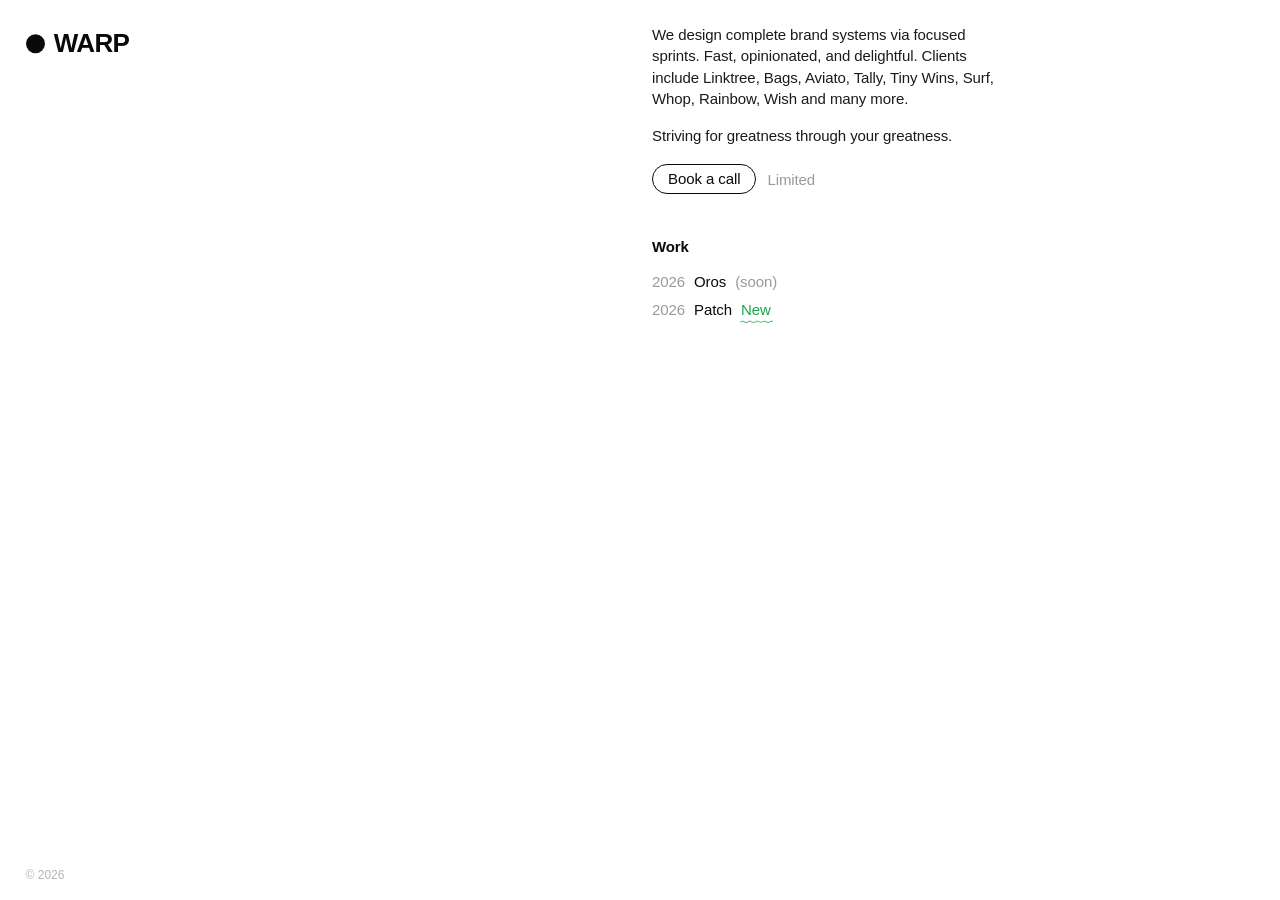
==== index.html @ 56053a3a "WARP — warp gallery Faithful static recreation with a WebGL infinite warp gallery: edge-fan vertex w" ====
<!doctype html>
<html lang="en">
<head>
  <meta charset="utf-8" />
  <meta name="viewport" content="width=device-width, initial-scale=1" />
  <title>Warp</title>
  <meta name="description" content="We design complete brand systems via focused sprints. Fast, opinionated, and delightful." />
  <link rel="icon" href="assets/favicon.svg" type="image/svg+xml" />
  <link rel="stylesheet" href="assets/style.css?v=5" />
</head>
<body>
  <main class="home">
    <a class="brand reveal" href="/" aria-label="WARP">
      <span class="brand__dot"></span><span class="brand__word">WARP</span>
    </a>

    <section class="lede">
      <p class="reveal d1">We design complete brand systems via focused sprints. Fast, opinionated, and delightful. Clients include Linktree, Bags, Aviato, Tally, Tiny Wins, Surf, Whop, Rainbow, Wish and many more.</p>
      <p class="reveal d2">Striving for greatness through your greatness.</p>

      <div class="cta reveal d2">
        <a class="btn" href="#book">Book a call</a>
        <span class="muted">Limited</span>
      </div>

      <div class="work reveal d3">
        <h2 class="work__title">Work</h2>
        <ul class="work__list">
          <li class="work__item work__item--soon">
            <span class="work__row">
              <span class="yr">2026</span>
              <span class="nm">Oros</span>
              <span class="muted">(soon)</span>
            </span>
          </li>
          <li class="work__item">
            <a class="work__row" href="work/patch.html" data-preview="patch">
              <span class="yr">2026</span>
              <span class="nm">Patch</span>
              <span class="tag-new">New</span>
            </a>
          </li>
        </ul>
      </div>
    </section>
  </main>

  <footer class="copy">© 2026</footer>

  <!-- floating hover preview -->
  <div class="preview" id="preview" aria-hidden="true">
    <div class="preview__inner">
      <img src="assets/patch/patch-hero.png" alt="" decoding="async" />
    </div>
  </div>

  <script src="assets/app.js"></script>
</body>
</html>
---- assets/style.css ----
/* ============================================================
   SYSTEM — system.studio recreation
   Swiss / editorial minimalism. Helvetica, black on white.
   ============================================================ */

:root {
  --bg: #ffffff;
  --ink: #0a0a0a;
  --ink-2: #1b1b1b;
  --muted: #9a9a9a;
  --muted-2: #b6b6b6;
  --line: #e7e7e5;
  --card: #f1f1ef;
  --card-2: #ececea;
  --black: #0a0a0a;
  --green: #1ca64c;
  --orange: #ff5a00;

  /* patch silicone */
  --patch-a: #7b5cff;
  --patch-b: #5a3fd6;
  --patch-c: #4429b8;

  --fs-body: 15px;
  --lh-body: 1.42;
  --maxcol: 344px;

  --pad-x: clamp(20px, 2vw, 30px);
  --pad-y: 24px;

  --font: "Helvetica Neue", Helvetica, "Inter", Arial, sans-serif;
}

* { box-sizing: border-box; }

html { -webkit-text-size-adjust: 100%; }

body {
  margin: 0;
  background: var(--bg);
  color: var(--ink-2);
  font-family: var(--font);
  font-size: var(--fs-body);
  line-height: var(--lh-body);
  letter-spacing: -0.006em;
  -webkit-font-smoothing: antialiased;
  -moz-osx-font-smoothing: grayscale;
  text-rendering: optimizeLegibility;
  font-kerning: normal;
}

a { color: inherit; text-decoration: none; }

p { margin: 0 0 1em; }

::selection { background: var(--ink); color: #fff; }

/* ---------- Brand wordmark ---------- */
.brand {
  display: inline-flex;
  align-items: center;
  gap: 0.34em;
  color: var(--ink);
  font-weight: 800;
  letter-spacing: -0.022em;
  white-space: nowrap;
  user-select: none;
}
.brand__dot {
  display: inline-block;
  width: 0.74em;
  height: 0.74em;
  border-radius: 50%;
  background: var(--ink);
  transform: translateY(0.01em);
}
.brand__word {
  font-size: 1em;
}

/* ---------- Muted / utility text ---------- */
.muted { color: var(--muted); }
.copy {
  position: fixed;
  left: var(--pad-x);
  bottom: 16px;
  font-size: 12px;
  color: var(--muted-2);
  letter-spacing: 0;
}
.copy--static {
  position: static;
  left: auto;
  bottom: auto;
  margin-top: 64px;
}

/* ============================================================
   HOME
   ============================================================ */
.home {
  position: relative;
  min-height: 100vh;
  padding: var(--pad-y) var(--pad-x);
  display: grid;
  grid-template-columns: 1fr 1fr;
  align-items: start;
  column-gap: 24px;
}

.home .brand {
  font-size: 26px;
  align-self: start;
  margin-top: 1px;
}

.lede {
  max-width: var(--maxcol);
  font-size: var(--fs-body);
  color: var(--ink-2);
}
.lede p { margin-bottom: 1.05em; }
.lede p:last-of-type { margin-bottom: 0; }

.cta {
  display: flex;
  align-items: center;
  gap: 11px;
  margin-top: 18px;
}
.btn {
  display: inline-block;
  border: 1.5px solid var(--ink);
  border-radius: 999px;
  padding: 6px 15px 7px;
  color: var(--ink);
  font-size: var(--fs-body);
  line-height: 1;
  transition: background .18s ease, color .18s ease, transform .18s ease;
}
.btn:hover { background: var(--ink); color: #fff; }
.btn:active { transform: translateY(1px); }

/* ---------- Work list ---------- */
.work { margin-top: 42px; }
.work__title {
  font-size: var(--fs-body);
  font-weight: 700;
  color: var(--ink);
  margin: 0 0 13px;
  letter-spacing: -0.01em;
}
.work__list { list-style: none; margin: 0; padding: 0; }
.work__item { margin-bottom: 7px; }

.work__row {
  display: inline-flex;
  align-items: baseline;
  gap: 9px;
  color: var(--ink);
}
.work__row .yr { color: var(--muted); font-variant-numeric: tabular-nums; }
.work__row .nm { color: var(--ink); }
.work__item--soon .work__row .nm { color: var(--ink); }
.work__item--soon { color: var(--muted); }

a.work__row {
  transition: opacity .15s ease;
}
a.work__row:hover { opacity: 0.55; }

.tag-new {
  position: relative;
  color: var(--green);
  padding-bottom: 2px;
}
.tag-new::after {
  content: "";
  position: absolute;
  left: -1px;
  right: -2px;
  bottom: -2px;
  height: 6px;
  background-image: url("data:image/svg+xml,%3Csvg xmlns='http://www.w3.org/2000/svg' width='44' height='7' viewBox='0 0 44 7'%3E%3Cpath d='M1 4.2 Q 4.7 1.1 8.5 4.2 T 16 4.2 T 23.5 4.2 T 31 4.2 T 38.5 4.2 T 43 4.2' fill='none' stroke='%231ca64c' stroke-width='1.7' stroke-linecap='round'/%3E%3C/svg%3E");
  background-repeat: repeat-x;
  background-size: 22px 7px;
}

/* page-load reveal */
.reveal { opacity: 0; transform: translateY(7px); animation: rise .7s cubic-bezier(.2,.7,.2,1) forwards; }
.reveal.d1 { animation-delay: .04s; }
.reveal.d2 { animation-delay: .12s; }
.reveal.d3 { animation-delay: .2s; }
.reveal.d4 { animation-delay: .28s; }
@keyframes rise { to { opacity: 1; transform: none; } }
@media (prefers-reduced-motion: reduce) {
  .reveal { animation: none; opacity: 1; transform: none; }
}

/* ---------- Hover preview ---------- */
.preview {
  position: fixed;
  z-index: 50;
  width: 470px;
  height: 292px;
  pointer-events: none;
  opacity: 0;
  transform: translate(34px, -50%) scale(.96);
  transition: opacity .2s ease, transform .3s cubic-bezier(.2,.7,.2,1);
  will-change: transform, opacity;
}
.preview.is-on { opacity: 1; transform: translate(34px, -50%) scale(1); }
.preview__inner {
  width: 100%; height: 100%;
  border-radius: 8px;
  overflow: hidden;
  box-shadow: 0 26px 60px -22px rgba(0,0,0,.45), 0 2px 8px rgba(0,0,0,.1);
  background: #ececea;
}
.preview__inner img { width: 100%; height: 100%; object-fit: cover; display: block; }

/* ============================================================
   PATCH CASE STUDY
   ============================================================ */
.case {
  padding: var(--pad-y) var(--pad-x) 120px;
  max-width: 1320px;
  margin: 0 auto;
}
.case .brand { font-size: 22px; }

.case__head {
  display: grid;
  grid-template-columns: 1fr 1fr 1fr;
  gap: 24px;
  margin-top: 40px;
  align-items: start;
}
.case__title {
  font-size: 22px;
  font-weight: 700;
  color: var(--ink);
  margin: 0 0 6px;
}
.case__meta { color: var(--muted); font-size: 14px; line-height: 1.5; }
.case__lede {
  grid-column: 3;
  max-width: 320px;
  color: var(--muted);
  font-size: 14px;
  line-height: 1.55;
}
.case__lede strong { color: var(--ink-2); font-weight: 400; }

/* generic card grid */
.grid {
  display: grid;
  grid-template-columns: repeat(3, 1fr);
  gap: 18px;
  margin-top: 26px;
}
.card {
  position: relative;
  border-radius: 4px;
  overflow: hidden;
  aspect-ratio: 1 / 1;
  background: var(--card);
  display: grid;
  place-items: center;
}
.card--black { background: #0a0a0a; }
.card--paper { background: #fff; border: 1px solid var(--line); }

.card-cap {
  font-size: 12.5px;
  line-height: 1.5;
  color: var(--muted);
  margin-top: 10px;
  max-width: 92%;
}

/* patch wordmark (black card) */
.patchmark {
  display: flex;
  align-items: center;
  gap: 0.42em;
  color: #fff;
  font-weight: 800;
  font-size: clamp(28px, 4.6vw, 58px);
  letter-spacing: -0.04em;
}
.waffle {
  width: 0.92em; height: 0.92em;
  display: grid;
  grid-template-columns: repeat(3, 1fr);
  grid-template-rows: repeat(3, 1fr);
  gap: 0.085em;
}
.waffle span {
  background: #fff;
  border-radius: 0.12em;
}

/* construction diagram block */
.diagram { width: 78%; }
.diagram svg { width: 100%; height: auto; display: block; }
.diagram-wrap { display: flex; flex-direction: column; }

/* ---------- second band: blob / manifesto ---------- */
.band {
  display: grid;
  grid-template-columns: 0.62fr 1.4fr 1.4fr;
  gap: 18px;
  margin-top: 18px;
  align-items: stretch;
}
.sidecopy {
  align-self: end;
  writing-mode: vertical-rl;
  transform: rotate(180deg);
  color: var(--muted);
  font-size: 12px;
  line-height: 1.55;
  max-height: 320px;
  padding: 4px 0;
}

.blobstage {
  background: linear-gradient(180deg,#efeeec,#e6e5e2);
  border-radius: 4px;
  display: grid;
  place-items: center;
  aspect-ratio: 1.05 / 1;
  position: relative;
  overflow: hidden;
}
.blobstage svg { width: 74%; height: auto; }
.tap-note {
  position: absolute;
  top: 14px; left: 50%; transform: translateX(-50%);
  font-size: 11px; color: var(--muted);
}

.manifesto {
  background: #0a0a0a;
  color: #fff;
  border-radius: 4px;
  padding: clamp(22px, 3vw, 40px);
  display: flex;
  align-items: center;
  position: relative;
  overflow: hidden;
}
.manifesto p {
  margin: 0;
  font-weight: 700;
  font-size: clamp(20px, 2.5vw, 33px);
  line-height: 1.14;
  letter-spacing: -0.02em;
}
.manifesto .c { color: var(--orange); }
.manifesto__chip {
  position: absolute;
  right: -40px; bottom: -30px;
  width: 150px; height: 150px;
  filter: blur(.2px);
  opacity: .95;
}

/* ---------- third band: spec / render / photography ---------- */
.band3 {
  display: grid;
  grid-template-columns: 1.3fr 1.1fr 0.9fr;
  gap: 18px;
  margin-top: 18px;
  align-items: start;
}
.render {
  border-radius: 4px;
  aspect-ratio: 1.3 / 1;
  background:
    radial-gradient(120% 90% at 30% 10%, rgba(255,255,255,.5), transparent 50%),
    repeating-linear-gradient(96deg, #6b4a2e 0 7px, #7c5736 7px 15px, #5f4127 15px 22px);
  position: relative;
  overflow: hidden;
}
.render__device {
  position: absolute;
  left: 16%; top: 30%;
  width: 30%;
}
.render__kbd {
  position: absolute;
  right: 6%; bottom: 8%;
  width: 46%;
  height: 34%;
  background: linear-gradient(180deg,#f4f4f4,#dcdcdc);
  border-radius: 8px;
  box-shadow: 0 14px 30px -10px rgba(0,0,0,.5);
  display: grid;
  grid-template-columns: repeat(8, 1fr);
  grid-auto-rows: 1fr;
  gap: 4%;
  padding: 6%;
}
.render__kbd i { background: #ececec; border-radius: 3px; box-shadow: inset 0 -2px 0 #cfcfcf; }

.spec-wrap { display: flex; flex-direction: column; }
.spec {
  background: #f4f4f2;
  border-radius: 4px;
  aspect-ratio: 1 / 1;
  display: grid;
  place-items: center;
  padding: 12%;
}
.spec svg { width: 100%; height: auto; }

.section-title {
  font-size: 16px;
  font-weight: 700;
  color: var(--ink);
  margin: 0 0 12px;
}
.photography { color: var(--muted); font-size: 14px; line-height: 1.55; }
.photography p { margin-bottom: 1em; }

/* back link */
.backbar { margin-top: 8px; }
.backlink { color: var(--muted); font-size: 13px; }
.backlink:hover { color: var(--ink); }

/* ============================================================
   WARP GALLERY (Patch)
   ============================================================ */
.gallery-page {
  height: 100%;
  overflow: hidden;
  background: #fff;
}
html:has(.gallery-page) { height: 100%; overflow: hidden; }

#gl {
  position: fixed;
  inset: 0;
  width: 100vw;
  height: 100vh;
  display: block;
  cursor: grab;
  z-index: 1;
}
#gl.grabbing { cursor: grabbing; }

.ghead {
  position: fixed;
  z-index: 5;
  top: var(--pad-y);
  left: var(--pad-x);
  right: var(--pad-x);
  display: grid;
  grid-template-columns: 1fr 1fr 1fr;
  gap: 24px;
  pointer-events: none;
}
.ghead .brand { font-size: 22px; pointer-events: auto; }
.ghead__mid { padding-top: 1px; }
.ghead__title { font-size: 15px; font-weight: 700; color: var(--ink); margin: 0 0 8px; }
.ghead__meta { font-size: 14px; line-height: 1.5; color: var(--muted); }
.ghead__lede {
  justify-self: end;
  max-width: 320px;
  margin: 0;
  font-size: 14px;
  line-height: 1.5;
  color: var(--muted);
}

.ghint {
  position: fixed;
  z-index: 5;
  left: 50%;
  bottom: 26px;
  transform: translateX(-50%);
  display: flex;
  align-items: center;
  gap: 8px;
  font-size: 12px;
  letter-spacing: 0.04em;
  text-transform: uppercase;
  color: var(--muted);
  transition: opacity .5s ease;
}
.ghint.gone { opacity: 0; }
.ghint__arrow { animation: nudge 1.4s ease-in-out infinite; }
@keyframes nudge { 0%,100% { transform: translateX(0); } 50% { transform: translateX(5px); } }

.gback { position: fixed; z-index: 5; left: var(--pad-x); bottom: 16px; font-size: 13px; }
.gallery-page .copy { right: var(--pad-x); left: auto; }

.no-webgl #gl { display: none; }
.no-webgl::after {
  content: "WebGL is required to view this gallery.";
  position: fixed; inset: 0; display: grid; place-items: center; color: var(--muted);
}

/* ============================================================
   RESPONSIVE
   ============================================================ */
@media (max-width: 760px) {
  .home {
    grid-template-columns: 1fr;
    row-gap: 26px;
  }
  .home .brand { font-size: 24px; }
  .lede { max-width: none; }
  .case__head { grid-template-columns: 1fr; }
  .case__lede { grid-column: auto; max-width: none; }
  .grid { grid-template-columns: 1fr; }
  .band, .band3 { grid-template-columns: 1fr; }
  .sidecopy { writing-mode: horizontal-tb; transform: none; max-height: none; }
  .copy { position: static; margin-top: 60px; display: block; padding: 0 var(--pad-x); }
}
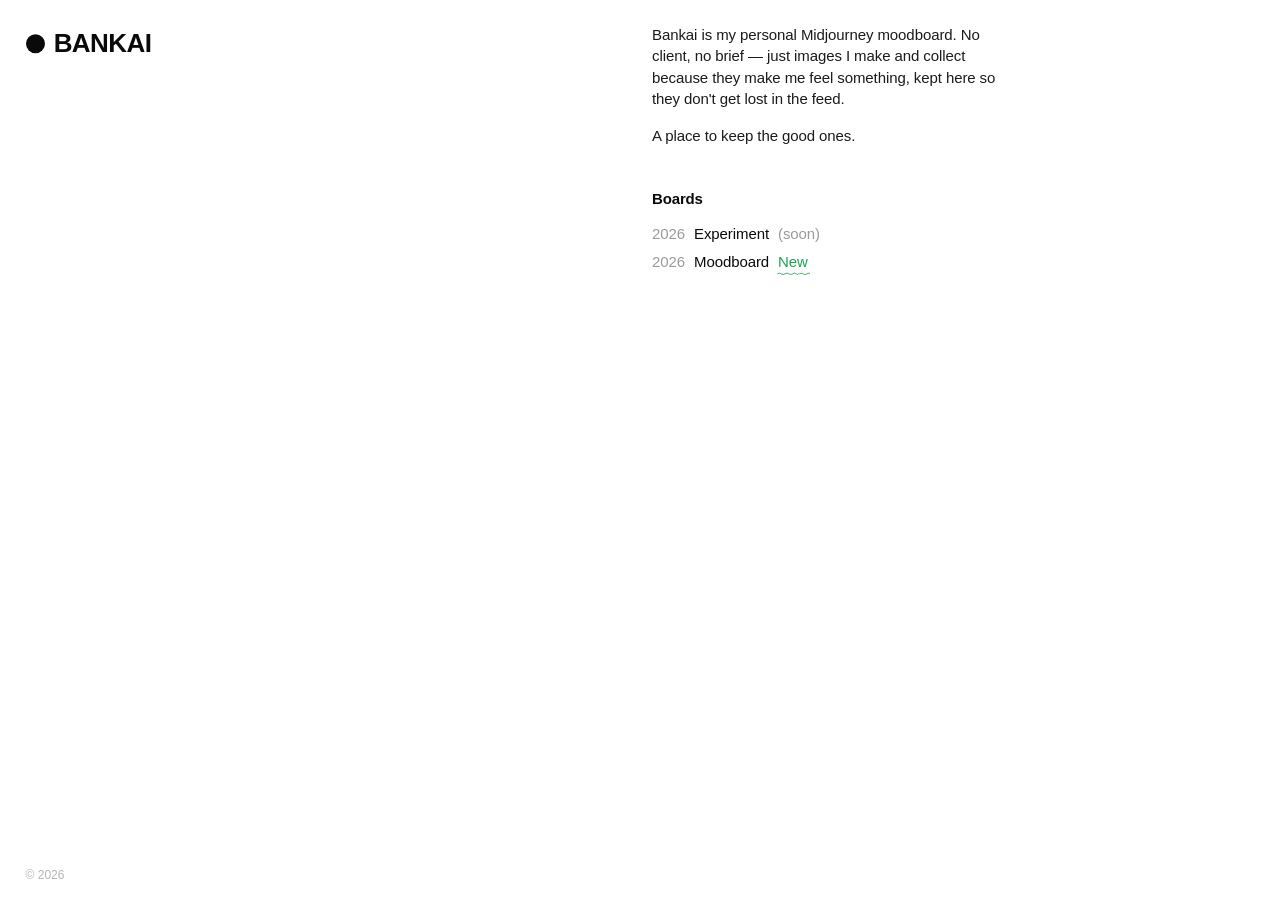
==== commit 0a57b49f: "Bankai — personal Midjourney moodboard - Rebrand WARP → Bankai across the site (kept the warp effect" ====
--- a/index.html
+++ b/index.html
@@ -3,40 +3,35 @@
 <head>
   <meta charset="utf-8" />
   <meta name="viewport" content="width=device-width, initial-scale=1" />
-  <title>Warp</title>
-  <meta name="description" content="We design complete brand systems via focused sprints. Fast, opinionated, and delightful." />
+  <title>Bankai</title>
+  <meta name="description" content="Bankai — a personal Midjourney moodboard. Images I make and collect, just for me." />
   <link rel="icon" href="assets/favicon.svg" type="image/svg+xml" />
   <link rel="stylesheet" href="assets/style.css?v=5" />
 </head>
 <body>
   <main class="home">
-    <a class="brand reveal" href="/" aria-label="WARP">
-      <span class="brand__dot"></span><span class="brand__word">WARP</span>
+    <a class="brand reveal" href="/" aria-label="Bankai">
+      <span class="brand__dot"></span><span class="brand__word">BANKAI</span>
     </a>
 
     <section class="lede">
-      <p class="reveal d1">We design complete brand systems via focused sprints. Fast, opinionated, and delightful. Clients include Linktree, Bags, Aviato, Tally, Tiny Wins, Surf, Whop, Rainbow, Wish and many more.</p>
-      <p class="reveal d2">Striving for greatness through your greatness.</p>
-
-      <div class="cta reveal d2">
-        <a class="btn" href="#book">Book a call</a>
-        <span class="muted">Limited</span>
-      </div>
+      <p class="reveal d1">Bankai is my personal Midjourney moodboard. No client, no brief — just images I make and collect because they make me feel something, kept here so they don't get lost in the feed.</p>
+      <p class="reveal d2">A place to keep the good ones.</p>
 
       <div class="work reveal d3">
-        <h2 class="work__title">Work</h2>
+        <h2 class="work__title">Boards</h2>
         <ul class="work__list">
           <li class="work__item work__item--soon">
             <span class="work__row">
               <span class="yr">2026</span>
-              <span class="nm">Oros</span>
+              <span class="nm">Experiment</span>
               <span class="muted">(soon)</span>
             </span>
           </li>
           <li class="work__item">
             <a class="work__row" href="work/patch.html" data-preview="patch">
               <span class="yr">2026</span>
-              <span class="nm">Patch</span>
+              <span class="nm">Moodboard</span>
               <span class="tag-new">New</span>
             </a>
           </li>
@@ -50,7 +45,7 @@
   <!-- floating hover preview -->
   <div class="preview" id="preview" aria-hidden="true">
     <div class="preview__inner">
-      <img src="assets/patch/patch-hero.png" alt="" decoding="async" />
+      <img src="assets/moodboard/01-cherry-blossom.png" alt="" decoding="async" />
     </div>
   </div>
 
--- a/assets/style.css
+++ b/assets/style.css
@@ -431,7 +431,7 @@
 .backlink:hover { color: var(--ink); }
 
 /* ============================================================
-   WARP GALLERY (Patch)
+   Moodboard — warp gallery
    ============================================================ */
 .gallery-page {
   height: 100%;
